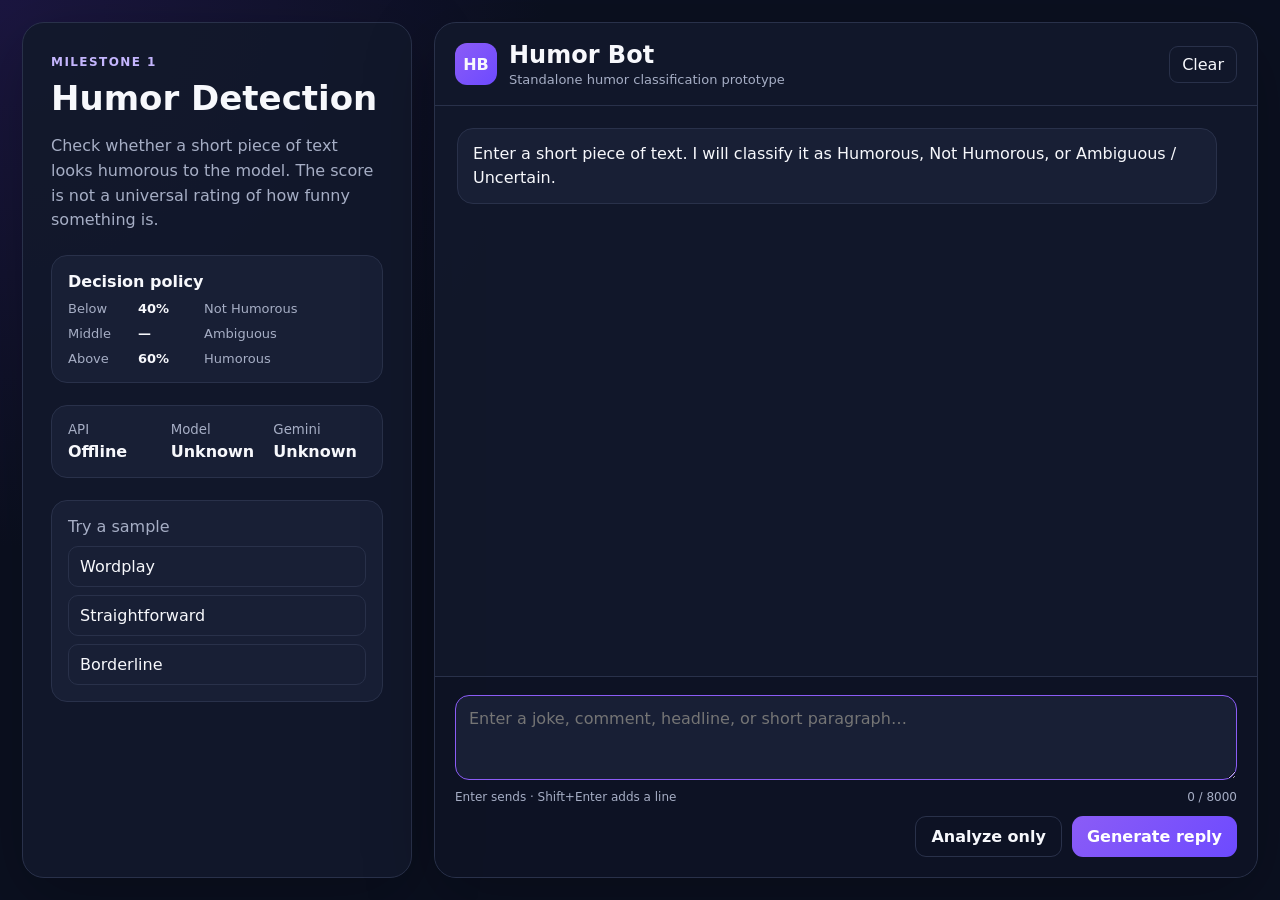
==== static/index.html @ c0601719 "feat: add Humor Detection Milestone 1 prototype" ====
<!DOCTYPE html>
<html lang="en">
<head>
  <meta charset="UTF-8">
  <meta name="viewport" content="width=device-width, initial-scale=1.0">
  <title>Humor Bot</title>
  <link rel="icon" href="data:,">
  <link rel="stylesheet" href="/static/style.css">
</head>
<body>
<main class="shell">
  <aside class="sidebar">
    <span class="eyebrow">Milestone 1</span>
    <h1>Humor Detection</h1>
    <p class="lead">Check whether a short piece of text looks humorous to the model. The score is not a universal rating of how funny something is.</p>

    <div class="threshold-card">
      <strong>Decision policy</strong>
      <div><span>Below</span><b id="low-band">40%</b><span>Not Humorous</span></div>
      <div><span>Middle</span><b>—</b><span>Ambiguous</span></div>
      <div><span>Above</span><b id="high-band">60%</b><span>Humorous</span></div>
    </div>

    <div class="status-grid">
      <div><small>API</small><b id="api-status">Checking…</b></div>
      <div><small>Model</small><b id="model-status">Checking…</b></div>
      <div><small>Gemini</small><b id="gemini-status">Checking…</b></div>
    </div>

    <div class="samples">
      <p>Try a sample</p>
      <button data-sample="I told my suitcase there would be no vacation this year. Now I'm dealing with emotional baggage.">Wordplay</button>
      <button data-sample="The meeting will begin at 10:00 AM in conference room three.">Straightforward</button>
      <button data-sample="My alarm clock and I have a complicated relationship.">Borderline</button>
    </div>
  </aside>

  <section class="chat">
    <header>
      <div class="logo">HB</div>
      <div><h2>Humor Bot</h2><p>Standalone humor classification prototype</p></div>
      <button id="clear-btn" class="ghost">Clear</button>
    </header>
    <div id="chat-box" class="chat-box" aria-live="polite"></div>
    <div class="composer">
      <textarea id="user-input" maxlength="8000" rows="3" placeholder="Enter a joke, comment, headline, or short paragraph…"></textarea>
      <div class="input-meta"><span>Enter sends · Shift+Enter adds a line</span><span id="char-count">0 / 8000</span></div>
      <div class="actions">
        <button id="analyze-btn" class="secondary">Analyze only</button>
        <button id="send-btn">Generate reply</button>
      </div>
    </div>
  </section>
</main>
<script src="/static/script.js"></script>
</body>
</html>
---- static/style.css ----
:root{color-scheme:dark;--bg:#0b1020;--panel:#12182b;--panel2:#181f35;--line:#29314a;--text:#f7f8fc;--muted:#a6aec5;--primary:#8b5cf6;--primary2:#6d4aff}*{box-sizing:border-box}body{margin:0;font-family:Inter,ui-sans-serif,system-ui,-apple-system,BlinkMacSystemFont,"Segoe UI",sans-serif;background:radial-gradient(circle at top left,#1b1640 0,var(--bg) 35%);color:var(--text)}button,textarea{font:inherit}button{cursor:pointer}.shell{min-height:100vh;display:grid;grid-template-columns:minmax(300px,390px) minmax(0,1fr);gap:22px;padding:22px}.sidebar,.chat{background:rgba(18,24,43,.92);border:1px solid var(--line);border-radius:22px;box-shadow:0 20px 70px rgba(0,0,0,.25)}.sidebar{padding:28px}.eyebrow{display:inline-block;font-size:12px;text-transform:uppercase;letter-spacing:.12em;color:#c4b5fd;font-weight:800}h1{font-size:34px;margin:8px 0 10px}.lead{color:var(--muted);line-height:1.55}.threshold-card,.status-grid,.samples{margin-top:22px;border:1px solid var(--line);border-radius:16px;background:var(--panel2);padding:16px}.threshold-card>div{margin-top:10px;display:grid;grid-template-columns:62px 58px 1fr;gap:8px;color:var(--muted);font-size:13px}.threshold-card b{color:var(--text)}.status-grid{display:grid;grid-template-columns:repeat(3,1fr);gap:10px}.status-grid div{display:grid;gap:5px}.status-grid small{color:var(--muted)}.samples p{margin:0 0 10px;color:var(--muted)}.samples button,.ghost,.secondary{background:transparent;color:var(--text);border:1px solid var(--line)}.samples button{display:block;width:100%;text-align:left;margin-top:8px;padding:10px 11px;border-radius:10px}.samples button:hover{border-color:#6d5b9d}.chat{min-height:calc(100vh - 44px);display:grid;grid-template-rows:auto 1fr auto;overflow:hidden}.chat header{display:flex;align-items:center;gap:12px;padding:18px 20px;border-bottom:1px solid var(--line)}.logo{width:42px;height:42px;border-radius:12px;display:grid;place-items:center;font-weight:900;background:linear-gradient(135deg,var(--primary),var(--primary2))}.chat header h2{margin:0}.chat header p{margin:3px 0 0;color:var(--muted);font-size:13px}.ghost{margin-left:auto;padding:8px 12px;border-radius:9px}.chat-box{padding:22px;overflow-y:auto;display:flex;flex-direction:column;gap:14px}.message{max-width:760px}.message.user{align-self:flex-end}.bubble{padding:13px 15px;border-radius:16px;line-height:1.5;background:var(--panel2);border:1px solid var(--line);white-space:pre-wrap}.user .bubble{background:linear-gradient(135deg,#6842ce,#5134ae);border-color:transparent}.result-card{margin-top:9px;padding:13px;border-radius:13px;border:1px solid var(--line);background:rgba(8,12,25,.5)}.result-row{display:grid;grid-template-columns:140px 1fr;gap:12px;padding:5px 0}.result-row span:first-child{color:var(--muted)}.explanation{margin:9px 0 0;color:var(--muted);line-height:1.45;font-size:13px}.source{margin-top:9px;color:#c4b5fd;font-size:12px}.composer{padding:18px 20px 20px;border-top:1px solid var(--line);background:rgba(11,16,32,.6)}textarea{width:100%;resize:vertical;min-height:78px;border:1px solid var(--line);border-radius:14px;background:var(--panel2);color:var(--text);padding:13px;outline:none}textarea:focus{border-color:var(--primary)}.input-meta{display:flex;justify-content:space-between;margin-top:6px;font-size:12px;color:var(--muted)}.actions{display:flex;justify-content:flex-end;gap:10px;margin-top:12px}.actions button{border-radius:11px;padding:10px 15px;font-weight:750}#send-btn{border:0;background:linear-gradient(135deg,var(--primary),var(--primary2));color:#fff}.typing{color:var(--muted);font-size:13px}.error .bubble{border-color:#7f1d1d;color:#fecaca}@media(max-width:900px){.shell{grid-template-columns:1fr}.chat{min-height:720px}}
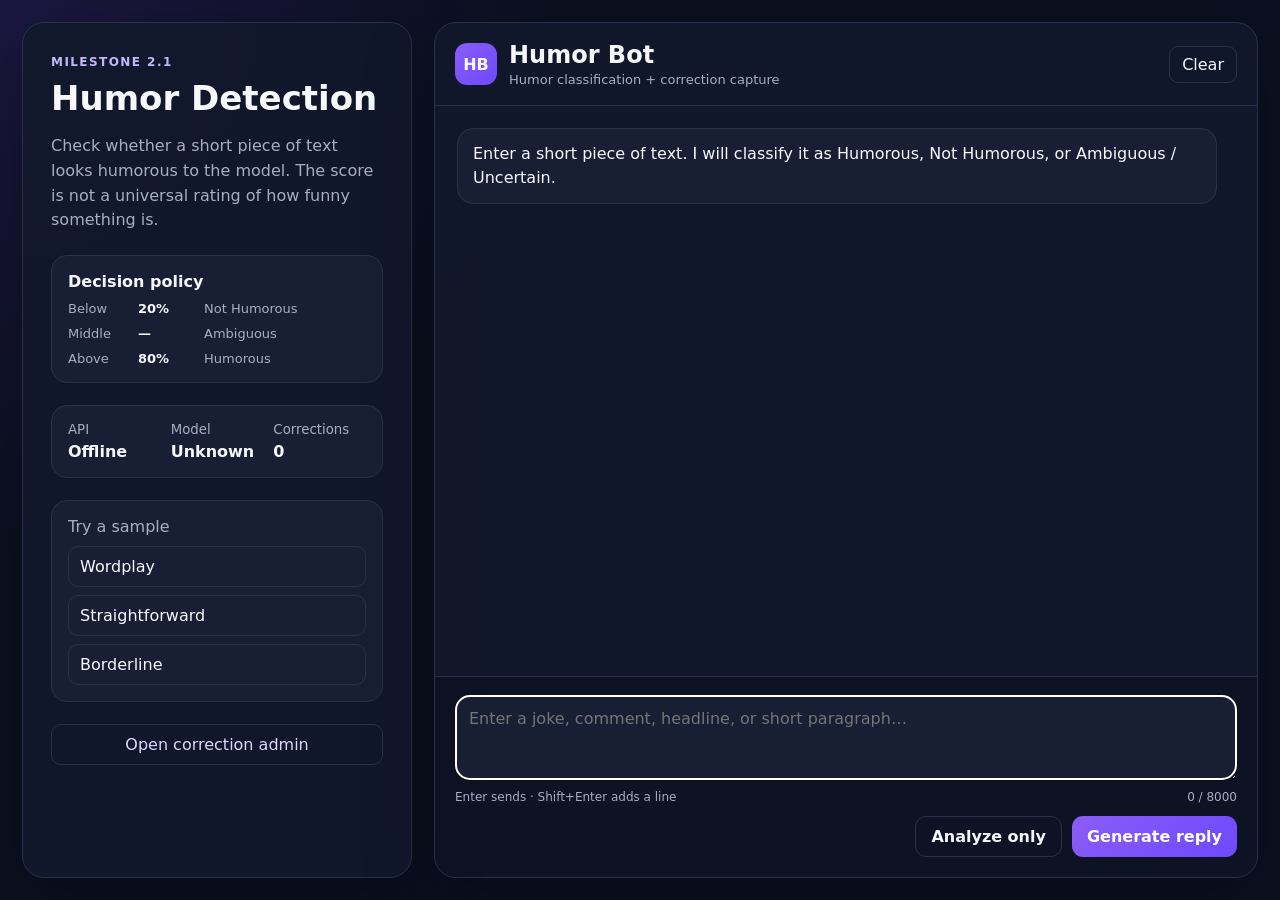
==== commit bdc07c13: "build: package Milestone 2 with persistent retraining and rollback support" ====
--- a/static/index.html
+++ b/static/index.html
@@ -1,57 +1 @@
-<!DOCTYPE html>
-<html lang="en">
-<head>
-  <meta charset="UTF-8">
-  <meta name="viewport" content="width=device-width, initial-scale=1.0">
-  <title>Humor Bot</title>
-  <link rel="icon" href="data:,">
-  <link rel="stylesheet" href="/static/style.css">
-</head>
-<body>
-<main class="shell">
-  <aside class="sidebar">
-    <span class="eyebrow">Milestone 1</span>
-    <h1>Humor Detection</h1>
-    <p class="lead">Check whether a short piece of text looks humorous to the model. The score is not a universal rating of how funny something is.</p>
-
-    <div class="threshold-card">
-      <strong>Decision policy</strong>
-      <div><span>Below</span><b id="low-band">40%</b><span>Not Humorous</span></div>
-      <div><span>Middle</span><b>—</b><span>Ambiguous</span></div>
-      <div><span>Above</span><b id="high-band">60%</b><span>Humorous</span></div>
-    </div>
-
-    <div class="status-grid">
-      <div><small>API</small><b id="api-status">Checking…</b></div>
-      <div><small>Model</small><b id="model-status">Checking…</b></div>
-      <div><small>Gemini</small><b id="gemini-status">Checking…</b></div>
-    </div>
-
-    <div class="samples">
-      <p>Try a sample</p>
-      <button data-sample="I told my suitcase there would be no vacation this year. Now I'm dealing with emotional baggage.">Wordplay</button>
-      <button data-sample="The meeting will begin at 10:00 AM in conference room three.">Straightforward</button>
-      <button data-sample="My alarm clock and I have a complicated relationship.">Borderline</button>
-    </div>
-  </aside>
-
-  <section class="chat">
-    <header>
-      <div class="logo">HB</div>
-      <div><h2>Humor Bot</h2><p>Standalone humor classification prototype</p></div>
-      <button id="clear-btn" class="ghost">Clear</button>
-    </header>
-    <div id="chat-box" class="chat-box" aria-live="polite"></div>
-    <div class="composer">
-      <textarea id="user-input" maxlength="8000" rows="3" placeholder="Enter a joke, comment, headline, or short paragraph…"></textarea>
-      <div class="input-meta"><span>Enter sends · Shift+Enter adds a line</span><span id="char-count">0 / 8000</span></div>
-      <div class="actions">
-        <button id="analyze-btn" class="secondary">Analyze only</button>
-        <button id="send-btn">Generate reply</button>
-      </div>
-    </div>
-  </section>
-</main>
-<script src="/static/script.js"></script>
-</body>
-</html>
+<!DOCTYPE html><html lang="en"><head><meta charset="UTF-8"><meta name="viewport" content="width=device-width,initial-scale=1"><title>Humor Bot</title><link rel="stylesheet" href="/static/style.css"></head><body><main class="shell"><aside class="sidebar"><span class="eyebrow">Milestone 2.1</span><h1>Humor Detection</h1><p class="lead">Check whether a short piece of text looks humorous to the model. The score is not a universal rating of how funny something is.</p><div class="threshold-card"><strong>Decision policy</strong><div><span>Below</span><b id="low-band">20%</b><span>Not Humorous</span></div><div><span>Middle</span><b>—</b><span>Ambiguous</span></div><div><span>Above</span><b id="high-band">80%</b><span>Humorous</span></div></div><div class="status-grid"><div><small>API</small><b id="api-status">Checking…</b></div><div><small>Model</small><b id="model-status">Checking…</b></div><div><small>Corrections</small><b id="feedback-count">0</b></div></div><div class="samples"><p>Try a sample</p><button data-sample="I told my suitcase there would be no vacation this year. Now I'm dealing with emotional baggage.">Wordplay</button><button data-sample="The meeting will begin at 10:00 AM in conference room three.">Straightforward</button><button data-sample="My alarm clock and I have a complicated relationship.">Borderline</button></div><a class="admin-link" href="/admin">Open correction admin</a></aside><section class="chat"><header><div class="logo">HB</div><div><h2>Humor Bot</h2><p>Humor classification + correction capture</p></div><button id="clear-btn" class="ghost">Clear</button></header><div id="chat-box" class="chat-box"></div><div class="composer"><textarea id="user-input" maxlength="8000" rows="3" placeholder="Enter a joke, comment, headline, or short paragraph…"></textarea><div class="input-meta"><span>Enter sends · Shift+Enter adds a line</span><span id="char-count">0 / 8000</span></div><div class="actions"><button id="analyze-btn" class="secondary">Analyze only</button><button id="send-btn">Generate reply</button></div></div></section></main><script src="/static/script.js"></script></body></html>
--- a/static/style.css
+++ b/static/style.css
@@ -1 +1 @@
-:root{color-scheme:dark;--bg:#0b1020;--panel:#12182b;--panel2:#181f35;--line:#29314a;--text:#f7f8fc;--muted:#a6aec5;--primary:#8b5cf6;--primary2:#6d4aff}*{box-sizing:border-box}body{margin:0;font-family:Inter,ui-sans-serif,system-ui,-apple-system,BlinkMacSystemFont,"Segoe UI",sans-serif;background:radial-gradient(circle at top left,#1b1640 0,var(--bg) 35%);color:var(--text)}button,textarea{font:inherit}button{cursor:pointer}.shell{min-height:100vh;display:grid;grid-template-columns:minmax(300px,390px) minmax(0,1fr);gap:22px;padding:22px}.sidebar,.chat{background:rgba(18,24,43,.92);border:1px solid var(--line);border-radius:22px;box-shadow:0 20px 70px rgba(0,0,0,.25)}.sidebar{padding:28px}.eyebrow{display:inline-block;font-size:12px;text-transform:uppercase;letter-spacing:.12em;color:#c4b5fd;font-weight:800}h1{font-size:34px;margin:8px 0 10px}.lead{color:var(--muted);line-height:1.55}.threshold-card,.status-grid,.samples{margin-top:22px;border:1px solid var(--line);border-radius:16px;background:var(--panel2);padding:16px}.threshold-card>div{margin-top:10px;display:grid;grid-template-columns:62px 58px 1fr;gap:8px;color:var(--muted);font-size:13px}.threshold-card b{color:var(--text)}.status-grid{display:grid;grid-template-columns:repeat(3,1fr);gap:10px}.status-grid div{display:grid;gap:5px}.status-grid small{color:var(--muted)}.samples p{margin:0 0 10px;color:var(--muted)}.samples button,.ghost,.secondary{background:transparent;color:var(--text);border:1px solid var(--line)}.samples button{display:block;width:100%;text-align:left;margin-top:8px;padding:10px 11px;border-radius:10px}.samples button:hover{border-color:#6d5b9d}.chat{min-height:calc(100vh - 44px);display:grid;grid-template-rows:auto 1fr auto;overflow:hidden}.chat header{display:flex;align-items:center;gap:12px;padding:18px 20px;border-bottom:1px solid var(--line)}.logo{width:42px;height:42px;border-radius:12px;display:grid;place-items:center;font-weight:900;background:linear-gradient(135deg,var(--primary),var(--primary2))}.chat header h2{margin:0}.chat header p{margin:3px 0 0;color:var(--muted);font-size:13px}.ghost{margin-left:auto;padding:8px 12px;border-radius:9px}.chat-box{padding:22px;overflow-y:auto;display:flex;flex-direction:column;gap:14px}.message{max-width:760px}.message.user{align-self:flex-end}.bubble{padding:13px 15px;border-radius:16px;line-height:1.5;background:var(--panel2);border:1px solid var(--line);white-space:pre-wrap}.user .bubble{background:linear-gradient(135deg,#6842ce,#5134ae);border-color:transparent}.result-card{margin-top:9px;padding:13px;border-radius:13px;border:1px solid var(--line);background:rgba(8,12,25,.5)}.result-row{display:grid;grid-template-columns:140px 1fr;gap:12px;padding:5px 0}.result-row span:first-child{color:var(--muted)}.explanation{margin:9px 0 0;color:var(--muted);line-height:1.45;font-size:13px}.source{margin-top:9px;color:#c4b5fd;font-size:12px}.composer{padding:18px 20px 20px;border-top:1px solid var(--line);background:rgba(11,16,32,.6)}textarea{width:100%;resize:vertical;min-height:78px;border:1px solid var(--line);border-radius:14px;background:var(--panel2);color:var(--text);padding:13px;outline:none}textarea:focus{border-color:var(--primary)}.input-meta{display:flex;justify-content:space-between;margin-top:6px;font-size:12px;color:var(--muted)}.actions{display:flex;justify-content:flex-end;gap:10px;margin-top:12px}.actions button{border-radius:11px;padding:10px 15px;font-weight:750}#send-btn{border:0;background:linear-gradient(135deg,var(--primary),var(--primary2));color:#fff}.typing{color:var(--muted);font-size:13px}.error .bubble{border-color:#7f1d1d;color:#fecaca}@media(max-width:900px){.shell{grid-template-columns:1fr}.chat{min-height:720px}}
+:root{color-scheme:dark;--bg:#0b1020;--panel:#12182b;--panel2:#181f35;--line:#29314a;--text:#f7f8fc;--muted:#a6aec5;--primary:#8b5cf6;--primary2:#6d4aff}*{box-sizing:border-box}body{margin:0;font-family:Inter,ui-sans-serif,system-ui,-apple-system,BlinkMacSystemFont,"Segoe UI",sans-serif;background:radial-gradient(circle at top left,#1b1640 0,var(--bg) 35%);color:var(--text)}button,textarea,select{font:inherit}button{cursor:pointer}.shell{min-height:100vh;display:grid;grid-template-columns:minmax(300px,390px) minmax(0,1fr);gap:22px;padding:22px}.sidebar,.chat,.admin-shell{background:rgba(18,24,43,.92);border:1px solid var(--line);border-radius:22px;box-shadow:0 20px 70px rgba(0,0,0,.25)}.sidebar{padding:28px}.eyebrow{font-size:12px;text-transform:uppercase;letter-spacing:.12em;color:#c4b5fd;font-weight:800}h1{font-size:34px;margin:8px 0 10px}.lead{color:var(--muted);line-height:1.55}.threshold-card,.status-grid,.samples{margin-top:22px;border:1px solid var(--line);border-radius:16px;background:var(--panel2);padding:16px}.threshold-card>div{margin-top:10px;display:grid;grid-template-columns:62px 58px 1fr;gap:8px;color:var(--muted);font-size:13px}.threshold-card b{color:var(--text)}.status-grid{display:grid;grid-template-columns:repeat(3,1fr);gap:10px}.status-grid div{display:grid;gap:5px}.status-grid small{color:var(--muted)}.samples p{margin:0 0 10px;color:var(--muted)}.samples button,.ghost,.secondary,.incorrect-btn,.correction-choice,.admin-button{background:transparent;color:var(--text);border:1px solid var(--line)}.samples button{display:block;width:100%;text-align:left;margin-top:8px;padding:10px 11px;border-radius:10px}.admin-link,.admin-home-link{display:block;color:#ddd6fe;text-decoration:none;border:1px solid var(--line);border-radius:10px;padding:10px 12px}.admin-link{margin-top:22px;text-align:center}.chat{min-height:calc(100vh - 44px);display:grid;grid-template-rows:auto 1fr auto;overflow:hidden}.chat header{display:flex;align-items:center;gap:12px;padding:18px 20px;border-bottom:1px solid var(--line)}.logo{width:42px;height:42px;border-radius:12px;display:grid;place-items:center;font-weight:900;background:linear-gradient(135deg,var(--primary),var(--primary2))}.chat header h2{margin:0}.chat header p{margin:3px 0 0;color:var(--muted);font-size:13px}.ghost{margin-left:auto;padding:8px 12px;border-radius:9px}.chat-box{padding:22px;overflow-y:auto;display:flex;flex-direction:column;gap:14px}.message{max-width:760px}.message.user{align-self:flex-end}.bubble{padding:13px 15px;border-radius:16px;line-height:1.5;background:var(--panel2);border:1px solid var(--line);white-space:pre-wrap}.user .bubble{background:linear-gradient(135deg,#6842ce,#5134ae);border-color:transparent}.result-card{margin-top:9px;padding:13px;border-radius:13px;border:1px solid var(--line);background:rgba(8,12,25,.5)}.result-row{display:grid;grid-template-columns:145px 1fr;gap:12px;padding:5px 0}.result-row span:first-child{color:var(--muted)}.explanation{margin:9px 0 0;color:var(--muted);line-height:1.45;font-size:13px}.source{margin-top:9px;color:#c4b5fd;font-size:12px}.composer{padding:18px 20px 20px;border-top:1px solid var(--line);background:rgba(11,16,32,.6)}textarea{width:100%;resize:vertical;min-height:78px;border:1px solid var(--line);border-radius:14px;background:var(--panel2);color:var(--text);padding:13px}.input-meta{display:flex;justify-content:space-between;margin-top:6px;font-size:12px;color:var(--muted)}.actions{display:flex;justify-content:flex-end;gap:10px;margin-top:12px}.actions button{border-radius:11px;padding:10px 15px;font-weight:750}#send-btn{border:0;background:linear-gradient(135deg,var(--primary),var(--primary2));color:#fff}.typing{color:var(--muted);font-size:13px}.error .bubble{border-color:#7f1d1d;color:#fecaca}.correction-wrapper{margin-top:14px;border-top:1px solid var(--line);padding-top:12px}.incorrect-btn,.correction-choice{padding:8px 11px;border-radius:9px;font-size:13px}.correction-panel{margin-top:10px;padding:12px;border-radius:11px;background:rgba(24,31,53,.85);border:1px solid var(--line)}.correction-choices{display:flex;flex-wrap:wrap;gap:8px;margin-top:10px}.correction-saved{color:#bbf7d0;font-size:13px}.correction-error{color:#fecaca;font-size:13px;margin-top:9px}.hidden{display:none!important}.admin-page{min-height:100vh;padding:22px}.admin-shell{max-width:1500px;margin:0 auto;overflow:hidden}.admin-header{padding:22px 24px;border-bottom:1px solid var(--line);display:flex;align-items:center;gap:14px}.admin-header h1{font-size:26px;margin:0}.admin-header p{margin:4px 0 0;color:var(--muted)}.admin-home-link{margin-left:auto}.admin-content{padding:22px 24px 28px}.admin-stats{display:grid;grid-template-columns:repeat(4,minmax(140px,1fr));gap:12px}.admin-stat{background:var(--panel2);border:1px solid var(--line);border-radius:14px;padding:15px}.admin-stat small{display:block;color:var(--muted);margin-bottom:7px}.admin-stat strong{font-size:24px}.admin-toolbar{margin-top:18px;display:flex;gap:10px;align-items:center}.admin-toolbar select,.admin-row select{background:var(--panel2);color:var(--text);border:1px solid var(--line);border-radius:9px;padding:8px}.admin-button{padding:8px 11px;border-radius:9px}.admin-button.primary{background:var(--primary2)}.admin-button.danger{color:#fecaca;border-color:#7f1d1d}.admin-db,.admin-message{color:var(--muted);font-size:12px;overflow-wrap:anywhere}.admin-table-wrap{overflow-x:auto;margin-top:18px;border:1px solid var(--line);border-radius:14px}.admin-table{width:100%;border-collapse:collapse;min-width:1050px}.admin-table th,.admin-table td{border-bottom:1px solid var(--line);padding:11px;text-align:left;vertical-align:top;font-size:13px}.admin-table th{background:rgba(8,12,25,.75);color:#ddd6fe}.admin-text{min-width:300px;max-width:520px;white-space:pre-wrap}.admin-empty{padding:36px;color:var(--muted);text-align:center}@media(max-width:900px){.shell{grid-template-columns:1fr}.admin-stats{grid-template-columns:repeat(2,1fr)}}
